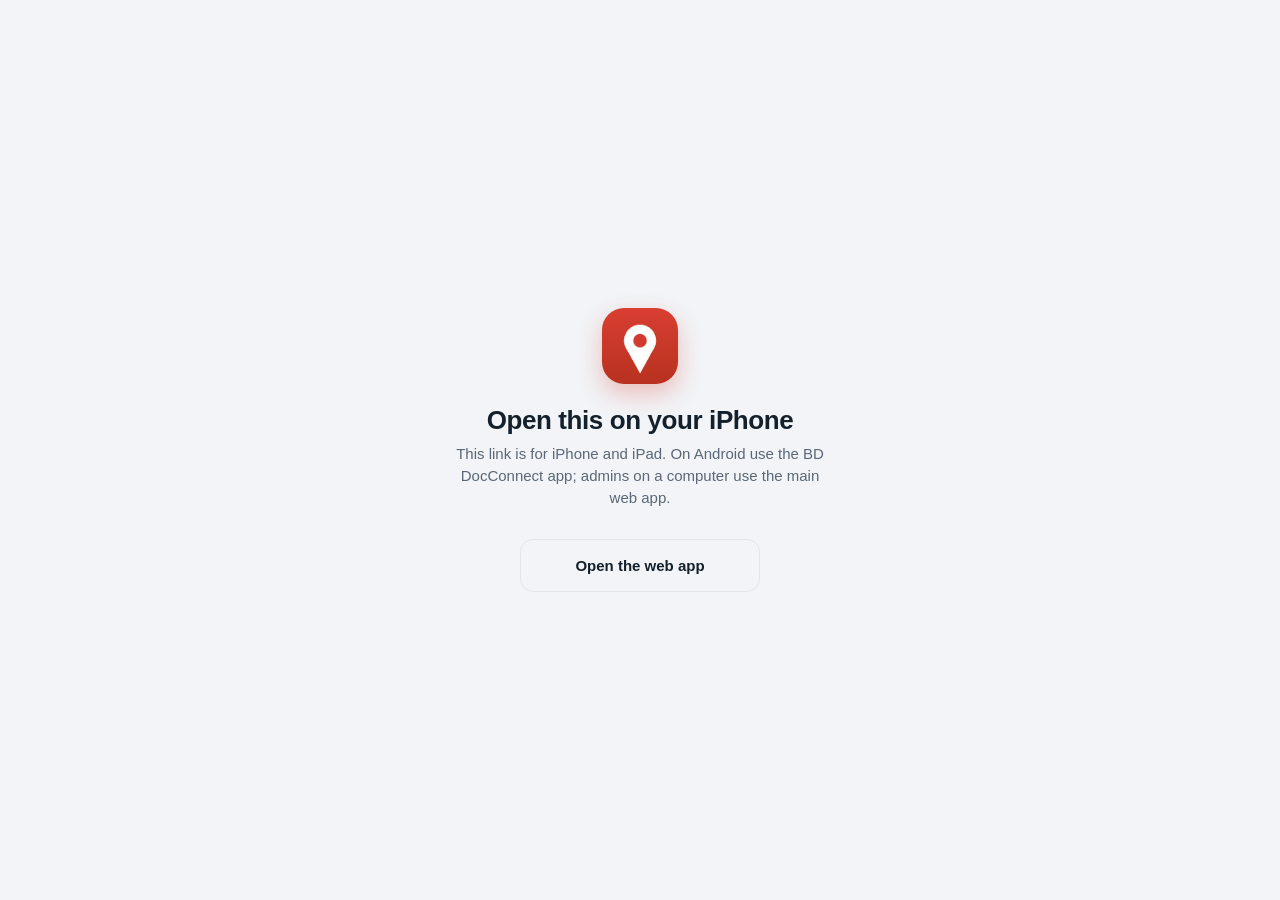
==== admin/index.html @ 073fd745 "Switch to a new page version automatically when not yet in use Co-Authored-By: Claude Opus 5.5 <nore" ====
<!DOCTYPE html>
<html lang="en" data-page="admin">
<head>
<meta charset="utf-8">
<meta name="viewport" content="width=device-width, initial-scale=1, viewport-fit=cover">
<meta name="theme-color" content="#D93F32">
<meta name="apple-mobile-web-app-capable" content="yes">
<meta name="mobile-web-app-capable" content="yes">
<meta name="apple-mobile-web-app-status-bar-style" content="black-translucent">
<meta name="apple-mobile-web-app-title" content="BD DocConnect">
<title>BD DocConnect · Admin</title>
<link rel="manifest" href="../manifest.webmanifest">
<link rel="icon" href="../assets/icon-192.png">
<link rel="apple-touch-icon" href="../assets/apple-touch-icon.png">
<link rel="stylesheet" href="../assets/shell.css?v=4">
</head>
<body>
<div id="bdc-root"><div class="bdc-load"><div class="bdc-logo"></div><b>BD DocConnect</b><i class="bdc-bar"></i></div></div>
<script src="../assets/config.js?v=4"></script>
<script src="../assets/shell.js?v=4"></script>
</body>
</html>
---- assets/shell.css ----
:root{--bg:#F2F4F7;--surface:#fff;--ink:#14202B;--muted:#5B6776;--line:#E1E6EC;--brand:#D93F32}
@media (prefers-color-scheme:dark){:root{--bg:#0E1319;--surface:#18202A;--ink:#F1F4F8;--muted:#9AA6B5;--line:#2A3541;--brand:#EF5B4D}}
*{box-sizing:border-box}html,body{margin:0;min-height:100%;background:var(--bg);color:var(--ink);font:15px/1.45 -apple-system,BlinkMacSystemFont,"Segoe UI",Roboto,Arial,sans-serif}
.bdc-logo{width:64px;height:64px;border-radius:18px;background:url(icon-192.png) center/cover;box-shadow:0 10px 24px rgba(217,63,50,.3)}
.bdc-logo.big{width:76px;height:76px;border-radius:22px}
.bdc-load{min-height:100dvh;display:flex;flex-direction:column;align-items:center;justify-content:center;gap:12px}
.bdc-bar{display:block;width:150px;height:4px;border-radius:4px;background:var(--line);overflow:hidden;position:relative}
.bdc-bar::after{content:"";position:absolute;inset:0;width:40%;background:var(--brand);border-radius:4px;animation:bdcs 1.1s ease-in-out infinite}
@keyframes bdcs{0%{transform:translateX(-100%)}100%{transform:translateX(260%)}}
.bdc-sign{min-height:100dvh;display:flex;flex-direction:column;align-items:center;justify-content:center;padding:32px 20px;text-align:center}
.bdc-sign h1{margin:18px 0 4px;font-size:26px;letter-spacing:-.4px}.bdc-sub{margin:0 0 24px;color:var(--muted);max-width:380px}
.bdc-card{width:100%;max-width:420px;background:var(--surface);border:1px solid var(--line);border-radius:20px;padding:20px;text-align:left;box-shadow:0 1px 2px rgba(20,32,43,.06),0 6px 18px rgba(20,32,43,.07)}
.bdc-card h2{margin:0;font-size:17px}.bdc-card p{margin:4px 0 14px;color:var(--muted);font-size:13.5px}
.bdc-card input{display:block;width:100%;min-height:50px;border:1px solid var(--line);background:var(--bg);color:var(--ink);border-radius:13px;padding:0 14px;font:inherit;font-size:16px;margin-bottom:10px;outline:none}
.bdc-card input:focus{border-color:#1D4ED8}
#cd{letter-spacing:6px;font-weight:700}
.bdc-sign button{width:100%;min-height:52px;border:0;border-radius:13px;background:var(--brand);color:#fff;font:inherit;font-weight:800;font-size:16px;cursor:pointer;margin-top:4px}
.bdc-sign button:disabled{opacity:.6}
.bdc-card a{display:block;text-align:center;margin-top:14px;color:var(--brand);font-weight:700;text-decoration:none}
.bdc-err{background:#FDECEA;color:#B42318;border-radius:11px;padding:10px 12px;font-size:13.5px;margin-bottom:10px}
.bdc-foot{color:var(--muted);font-size:12.5px;margin-top:18px}
.bdc-update{position:fixed;left:50%;top:12px;transform:translateX(-50%);z-index:9999;background:#14202B;color:#fff;padding:9px 16px;border-radius:999px;font:600 13.5px -apple-system,Roboto,sans-serif;box-shadow:0 6px 18px rgba(0,0,0,.3)}
.bdc-update a{color:#FBD3CE;margin-left:8px}
[hidden]{display:none!important}
.bdc-btn{display:inline-block;margin-top:6px;min-width:240px;padding:15px 22px;border-radius:13px;background:var(--brand);color:#fff;font-weight:800;text-decoration:none}
.bdc-btn.ghost{background:transparent;border:1px solid var(--line);color:var(--ink)}
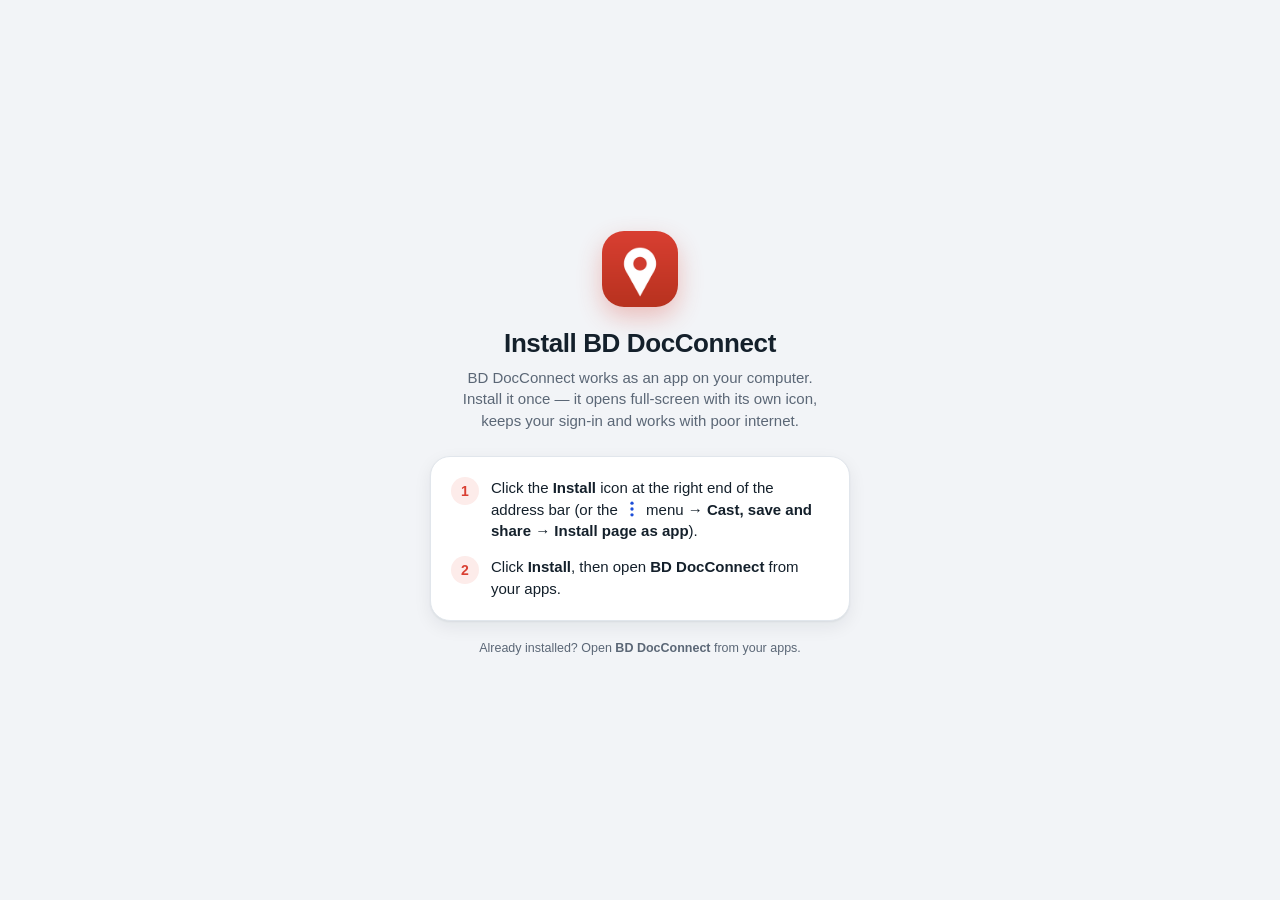
==== commit 67d633a5: "Open on any device, but only as the installed app; install guides for Android, iPhone and computers " ====
--- a/admin/index.html
+++ b/admin/index.html
@@ -12,11 +12,11 @@
 <link rel="manifest" href="../manifest.webmanifest">
 <link rel="icon" href="../assets/icon-192.png">
 <link rel="apple-touch-icon" href="../assets/apple-touch-icon.png">
-<link rel="stylesheet" href="../assets/shell.css?v=4">
+<link rel="stylesheet" href="../assets/shell.css?v=6">
 </head>
 <body>
 <div id="bdc-root"><div class="bdc-load"><div class="bdc-logo"></div><b>BD DocConnect</b><i class="bdc-bar"></i></div></div>
-<script src="../assets/config.js?v=4"></script>
-<script src="../assets/shell.js?v=4"></script>
+<script src="../assets/config.js?v=6"></script>
+<script src="../assets/shell.js?v=6"></script>
 </body>
 </html>
--- a/assets/shell.css
+++ b/assets/shell.css
@@ -24,3 +24,10 @@
 [hidden]{display:none!important}
 .bdc-btn{display:inline-block;margin-top:6px;min-width:240px;padding:15px 22px;border-radius:13px;background:var(--brand);color:#fff;font-weight:800;text-decoration:none}
 .bdc-btn.ghost{background:transparent;border:1px solid var(--line);color:var(--ink)}
+.bdc-how{text-align:left}
+.bdc-steps{list-style:none;margin:0;padding:0;display:grid;gap:14px}
+.bdc-steps li{display:flex;gap:12px;align-items:flex-start;font-size:15px;line-height:1.45}
+.bdc-n{flex:none;width:28px;height:28px;border-radius:50%;background:#FDECEA;color:var(--brand);display:grid;place-items:center;font-weight:800;font-size:14px}
+.bdc-i{width:20px;height:20px;vertical-align:-4px;color:#1D4ED8}
+.bdc-how .bdc-btn{display:block;width:100%;text-align:center;border:0;font:inherit;font-weight:800;font-size:16px;cursor:pointer;margin:0}
+.bdc-small{margin:10px 0 0;color:var(--muted);font-size:13px;text-align:center}
